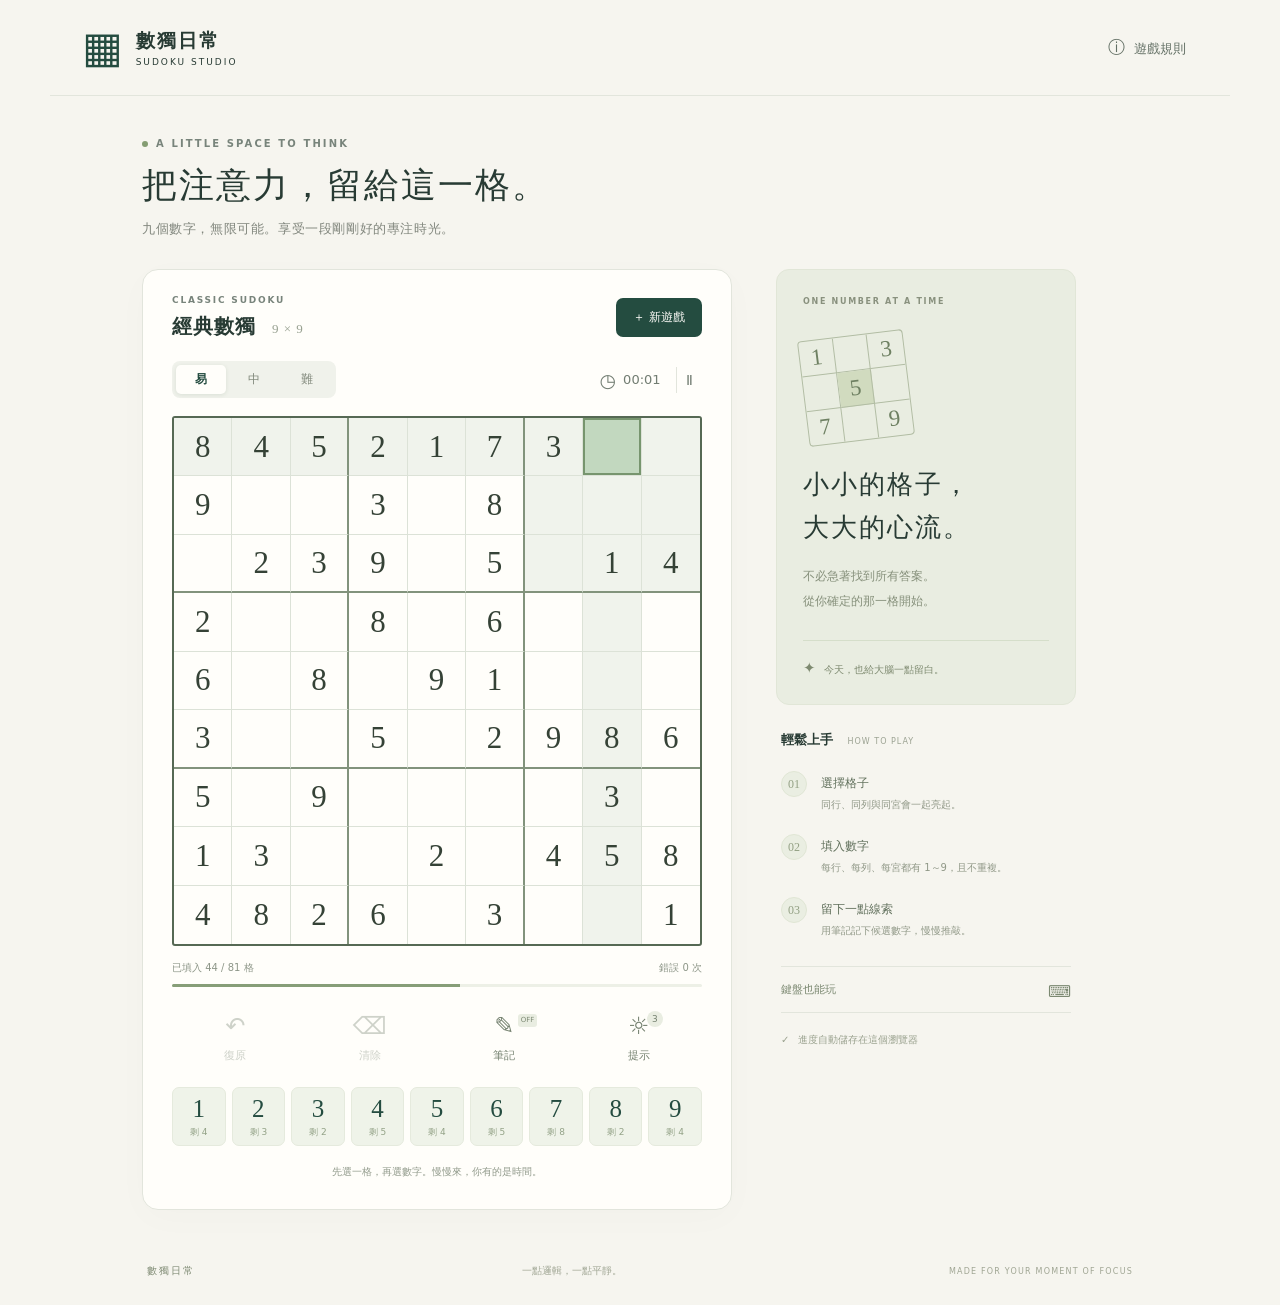
==== Sudoku/index.html @ e34141ed "feat: add frontend Sudoku with difficulty selection and unique puzzles" ====
<!doctype html>
<html lang="zh-Hant">
<head>
  <meta charset="utf-8">
  <meta name="viewport" content="width=device-width, initial-scale=1">
  <meta name="theme-color" content="#244c40">
  <meta name="description" content="給自己一段專注的時間。免費數獨，易、中、難三種難度，支援筆記、提示與自動儲存。">
  <title>數獨日常 · Sudoku</title>
  <link rel="icon" href="data:image/svg+xml,%3Csvg xmlns='http://www.w3.org/2000/svg' viewBox='0 0 64 64'%3E%3Crect width='64' height='64' rx='14' fill='%23244c40'/%3E%3Ctext x='32' y='46' text-anchor='middle' font-size='44' fill='%23faf8f2' font-family='serif'%3E9%3C/text%3E%3C/svg%3E">
  <link rel="stylesheet" href="./style.css">
  <script src="./engine.js" defer></script>
  <script src="./app.js" defer></script>
</head>
<body>
  <header class="site-header">
    <a class="brand" href="./" aria-label="數獨日常首頁"><span class="brand-mark" aria-hidden="true">▦</span><span>數獨日常<small>SUDOKU STUDIO</small></span></a>
    <button class="quiet-button" id="rules-button"><span aria-hidden="true">ⓘ</span> 遊戲規則</button>
  </header>
  <main>
    <section class="intro"><span class="eyebrow"><i></i> A LITTLE SPACE TO THINK</span><h1>把注意力，留給這一格。</h1><p>九個數字，無限可能。享受一段剛剛好的專注時光。</p></section>
    <div class="layout">
      <section class="game-card" aria-label="數獨遊戲">
        <div class="game-heading"><div><span class="eyebrow">CLASSIC SUDOKU</span><h2>經典數獨 <span>9 × 9</span></h2></div><button id="new-button" class="primary-button"><span aria-hidden="true">＋</span> 新遊戲</button></div>
        <div class="game-settings"><div class="difficulty" role="group" aria-label="選擇難度"><button data-level="easy" aria-pressed="true">易</button><button data-level="medium" aria-pressed="false">中</button><button data-level="hard" aria-pressed="false">難</button></div><div class="timer-wrap"><span aria-hidden="true">◷</span><time id="timer">00:00</time><button id="pause-button" aria-label="暫停遊戲" title="暫停遊戲">Ⅱ</button></div></div>
        <div class="board-wrap"><div id="board" class="board" role="grid" aria-label="數獨棋盤" aria-rowcount="9" aria-colcount="9"></div><div id="board-overlay" class="board-overlay" hidden><span class="overlay-symbol" aria-hidden="true">Ⅱ</span><h3 id="overlay-title">休息一下</h3><p id="overlay-message">你的進度已保留，準備好再繼續。</p><button class="primary-button" id="resume-button">繼續遊戲</button></div></div>
        <div class="progress-meta"><span id="progress-label">已完成 0 / 81 格</span><span id="mistakes-label">錯誤 0 次</span></div><div class="progress-track"><div id="progress-bar"></div></div>
        <div class="tools"><button id="undo-button"><span class="tool-icon" aria-hidden="true">↶</span>復原</button><button id="erase-button"><span class="tool-icon" aria-hidden="true">⌫</span>清除</button><button id="notes-button" aria-pressed="false"><span class="tool-icon" aria-hidden="true">✎<small id="notes-badge">OFF</small></span>筆記</button><button id="hint-button"><span class="tool-icon" aria-hidden="true">☼</span>提示 <small id="hints-label">3</small></button></div>
        <div class="number-pad" id="number-pad" role="group" aria-label="數字輸入鍵"></div>
        <p class="game-message" id="game-message" role="status" aria-live="polite">先選一格，再選數字。慢慢來，你有的是時間。</p>
      </section>
      <aside class="sidebar"><section class="welcome-card"><span class="eyebrow">ONE NUMBER AT A TIME</span><div class="decor-grid" aria-hidden="true"><span>1</span><span></span><span>3</span><span></span><span>5</span><span></span><span>7</span><span></span><span>9</span></div><h2>小小的格子，<br>大大的心流。</h2><p>不必急著找到所有答案。<br>從你確定的那一格開始。</p><div class="card-foot"><span aria-hidden="true">✦</span> 今天，也給大腦一點留白。</div></section>
        <section class="howto"><h3>輕鬆上手 <span>HOW TO PLAY</span></h3><div><b>01</b><p><strong>選擇格子</strong><br>同行、同列與同宮會一起亮起。</p></div><div><b>02</b><p><strong>填入數字</strong><br>每行、每列、每宮都有 1～9，且不重複。</p></div><div><b>03</b><p><strong>留下一點線索</strong><br>用筆記記下候選數字，慢慢推敲。</p></div></section>
        <details class="keyboard"><summary>鍵盤也能玩 <span>⌨</span></summary><p>方向鍵：移動選格<br>1～9：填入數字<br>Delete / Backspace：清除<br>N：切換筆記 · Ctrl / ⌘ Z：復原<br>Space：暫停／繼續</p></details>
        <p class="save-note" id="save-note"><span aria-hidden="true">✓</span> 進度自動儲存在這個瀏覽器</p>
      </aside>
    </div>
  </main>
  <footer><span>數獨日常</span><span>一點邏輯，一點平靜。</span><span>MADE FOR YOUR MOMENT OF FOCUS</span></footer>
  <dialog id="rules-dialog"><button class="dialog-close" aria-label="關閉" data-close>×</button><span class="eyebrow">THE SIMPLE RULES</span><h2>九個數字，三個規則。</h2><p>將空白格填入 1～9，讓每一行、每一列，以及每個 3×3 宮格都包含 1～9，且不能重複。題目給定的數字不可修改。</p><p>墨綠色是你的填答；紅色代表答案不正確。數字出現 9 次後，下方按鈕會停用；清除數字後就會恢復。筆記不計入數字數量。</p><button class="primary-button" data-close>開始專注</button></dialog>
  <dialog id="new-dialog"><span class="eyebrow">A FRESH START</span><h2>開始一場新遊戲？</h2><p>目前這一局的進度將被新題目取代。</p><div class="dialog-actions"><button class="quiet-button" data-close>繼續這一局</button><button id="confirm-new" class="primary-button">開始新遊戲</button></div></dialog>
  <dialog id="win-dialog"><span class="win-star" aria-hidden="true">✦</span><span class="eyebrow">BEAUTIFULLY SOLVED</span><h2>每一格，都找到答案了。</h2><p id="win-stats"></p><p>讓這份小小的成就，陪你度過今天。</p><div class="dialog-actions"><button class="quiet-button" data-close>欣賞棋盤</button><button id="win-new" class="primary-button">再來一局</button></div></dialog>
  <noscript>這個數獨遊戲需要啟用 JavaScript 才能遊玩。</noscript>
</body>
</html>
---- Sudoku/style.css ----
:root{color-scheme:light;--paper:#f6f5ef;--white:#fffefa;--ink:#283b34;--green:#244c40;--muted:#78847b;--line:#e2e5dc;--peer:#f0f3ec;--same:#d9e6d8;--selected:#c2d8bf;--red:#b34b43;--board-line:#bac4b8;font-family:"Noto Sans TC","PingFang TC","Microsoft JhengHei",system-ui,sans-serif;color:var(--ink);background:var(--paper)}*{box-sizing:border-box}body{margin:0}button,a{-webkit-tap-highlight-color:transparent}button{font:inherit;cursor:pointer;border:0;color:inherit;background:none;touch-action:manipulation}button:disabled{cursor:default}button:focus-visible,a:focus-visible,summary:focus-visible{outline:3px solid #b28649;outline-offset:3px}a{color:inherit;text-decoration:none}[hidden]{display:none!important}.site-header{max-width:1180px;margin:auto;padding:26px 32px;display:flex;justify-content:space-between;align-items:center;border-bottom:1px solid var(--line)}.brand{display:flex;gap:11px;align-items:center;font-size:19px;font-weight:700;letter-spacing:2px}.brand-mark{color:var(--green);font-size:43px;font-weight:400;line-height:1}.brand small{display:block;font-size:9px;letter-spacing:2px;font-weight:500;margin-top:3px}.quiet-button{color:#626f64;font-size:13px;padding:10px 12px;border-radius:7px}.quiet-button:hover{background:#e9ede3}.quiet-button span{margin-right:5px;font-size:17px}main{max-width:1050px;padding:0 32px;margin:auto}.intro{padding:42px 0 31px}.eyebrow{font-size:10px;font-weight:600;letter-spacing:2.1px;color:var(--muted);display:block}.intro .eyebrow{display:flex;align-items:center;gap:8px}.eyebrow i{height:6px;width:6px;background:#849d72;border-radius:50%}h1{font-family:"Noto Serif TC","Songti TC",serif;font-size:35px;font-weight:500;letter-spacing:2px;margin:13px 0 11px}.intro>p{font-size:13px;letter-spacing:.6px;color:#82877e;margin:0}.layout{display:grid;grid-template-columns:minmax(0,590px) minmax(0,300px);gap:36px;align-items:start}.game-card{background:var(--white);border:1px solid var(--line);border-radius:16px;padding:25px 29px 18px;box-shadow:0 8px 36px #263c2e05}.game-heading{display:flex;justify-content:space-between;align-items:center;gap:12px}.game-heading .eyebrow{font-size:9px;letter-spacing:1.8px}h2{margin:8px 0 0;font-size:20px;letter-spacing:1px;font-weight:600}.game-heading h2 span{font-family:Georgia,serif;color:#98a191;font-size:13px;font-weight:400;margin-left:8px}.primary-button{background:var(--green);color:#fffefa;padding:11px 17px;border-radius:7px;font-size:12px;white-space:nowrap;transition:background .15s}.primary-button:hover{background:#34614f}.primary-button:disabled{opacity:.45}.game-settings{display:flex;align-items:center;justify-content:space-between;margin:21px 0 18px}.difficulty{display:flex;padding:4px;gap:3px;background:#f0f2eb;border-radius:8px}.difficulty button{width:50px;padding:6px 10px;font-size:12px;color:#80887b;border-radius:5px}.difficulty button[aria-pressed=true]{background:var(--white);color:var(--green);font-weight:700;box-shadow:0 1px 4px #1f41201a}.timer-wrap{display:flex;align-items:center;gap:7px;font-size:13px;color:#727d72}.timer-wrap>span{font-size:19px}.timer-wrap time{font-variant-numeric:tabular-nums;min-width:42px}.timer-wrap button{font-size:14px;padding:5px 9px;border-left:1px solid var(--line);margin-left:4px}.board-wrap{position:relative;aspect-ratio:1}.board{display:grid;grid-template-rows:repeat(9,1fr);width:100%;height:100%;border:2px solid #566954;border-radius:3px;overflow:hidden;background:var(--white)}.board-row{display:grid;grid-template-columns:repeat(9,minmax(0,1fr));min-height:0}.cell{position:relative;display:flex;align-items:center;justify-content:center;min-width:0;padding:0;border-right:1px solid #dce2d7;border-bottom:1px solid #dce2d7;font-family:Georgia,"Times New Roman",serif;font-size:clamp(21px,3.3vw,31px);font-weight:400;color:var(--green);border-radius:0;transition:background .1s}.cell:nth-child(3n){border-right:2px solid #82937c}.cell:nth-child(9){border-right:0}.board-row:nth-child(3n) .cell{border-bottom:2px solid #82937c}.board-row:nth-child(9) .cell{border-bottom:0}.cell.given{color:#354236}.cell.peer{background:var(--peer)}.cell.same{background:var(--same);font-weight:700}.cell.selected{background:var(--selected);box-shadow:inset 0 0 0 2px #77956e;z-index:1}.cell.invalid{color:var(--red);background:#fbebe7}.cell.invalid.selected{background:#f0d6ce}.cell:focus-visible{outline:0;box-shadow:inset 0 0 0 3px #b28649}.cell .notes{display:grid;grid-template-columns:repeat(3,1fr);grid-template-rows:repeat(3,1fr);position:absolute;inset:4px;font:10px system-ui,sans-serif;color:#758870}.notes span{display:flex;align-items:center;justify-content:center}.board-overlay{position:absolute;inset:0;background:#f7f8f1f5;display:flex;flex-direction:column;align-items:center;justify-content:center;z-index:3;border:2px solid #566954;text-align:center;padding:25px}.overlay-symbol{font-size:34px;color:#76906d}.board-overlay h3{font-size:21px;letter-spacing:2px;margin:16px 0 8px}.board-overlay p{font-size:12px;color:var(--muted);line-height:1.8;margin-bottom:24px}.progress-meta{display:flex;justify-content:space-between;margin:15px 0 9px;font-size:10px;color:#8d9688}.progress-track{height:3px;background:#edf0e6;border-radius:5px;overflow:hidden}.progress-track>div{height:100%;background:#879e78;transition:width .2s}.tools{display:grid;grid-template-columns:repeat(4,1fr);margin:18px 0 17px;gap:8px}.tools button{display:flex;flex-direction:column;align-items:center;gap:7px;position:relative;color:#74816f;font-size:11px;padding:7px 0;border-radius:7px}.tools button:hover,.tools button[aria-pressed=true]{background:#eff3e9;color:var(--green)}.tools button:disabled{opacity:.35}.tool-icon{font-size:24px;height:29px;position:relative;display:block;line-height:29px;font-family:system-ui,sans-serif}.tool-icon small{position:absolute;right:-23px;top:2px;font-size:7px;background:#e9ede1;border-radius:3px;padding:0 3px;line-height:13px;color:#7b8872}.tools>button>small{position:absolute;top:6px;right:calc(50% - 24px);font-size:9px;background:#e9ede1;border-radius:50%;width:16px;height:16px;line-height:16px}.number-pad{display:grid;grid-template-columns:repeat(9,minmax(0,1fr));gap:6px}.number-pad button{background:#eff3e9;border:1px solid #e5eadd;border-radius:7px;min-width:0;height:59px;display:flex;align-items:center;justify-content:center;flex-direction:column;font-family:Georgia,serif;font-size:25px;color:var(--green);transition:background .15s}.number-pad button:hover{background:#dce8d4}.number-pad button small{font:9px system-ui,sans-serif;color:#93a287;margin-top:3px}.number-pad button:disabled{background:#f5f5f0;border-color:#eeeeE7;color:#bac1b4}.number-pad button:disabled small{color:#bdc4b5}.game-message{text-align:center;margin:17px 0 0;font-size:10px;color:#929b8c;min-height:28px;line-height:1.7}.welcome-card{background:#e9ede1;border:1px solid #e1e6d7;border-radius:13px;padding:27px 26px}.welcome-card .eyebrow{font-size:8px;letter-spacing:1.7px;color:#89917e}.decor-grid{display:grid;grid-template-columns:repeat(3,1fr);width:106px;height:106px;margin:29px 0 23px;transform:rotate(-7deg);border:1px solid #b2bda4;border-radius:4px;overflow:hidden}.decor-grid span{display:flex;align-items:center;justify-content:center;border-right:1px solid #b2bda4;border-bottom:1px solid #b2bda4;font:23px Georgia,serif;color:#6e8062}.decor-grid span:nth-child(3n){border-right:0}.decor-grid span:nth-child(n+7){border-bottom:0}.decor-grid span:nth-child(5){background:#d1dbbf}.welcome-card h2{font:26px/1.65 "Noto Serif TC","Songti TC",serif;letter-spacing:2px}.welcome-card p{font-size:12px;color:#86907b;line-height:2.1;margin:14px 0 26px}.card-foot{border-top:1px solid #d5deca;padding-top:18px;font-size:10px;color:#7e8a70}.card-foot span{font-size:15px;margin-right:5px}.howto{padding:26px 5px 4px}.howto h3{font-size:13px;font-weight:600;margin:0 0 22px}.howto h3 span{font-size:8px;color:#9ca393;font-weight:400;letter-spacing:1px;margin-left:10px}.howto>div{display:flex;align-items:flex-start;gap:14px;margin-bottom:19px}.howto b{font:12px Georgia,serif;color:#93a084;background:#eaeee2;border:1px solid #e0e6d5;border-radius:50%;width:26px;height:26px;line-height:24px;text-align:center;flex-shrink:0}.howto p{margin:0;color:#909887;font-size:10px;line-height:2}.howto strong{color:#62715d;font-size:12px;font-weight:500}.keyboard{margin:2px 5px 0;border-top:1px solid var(--line);border-bottom:1px solid var(--line);font-size:11px;color:#7c8972}.keyboard summary{padding:15px 0;cursor:pointer;list-style:none}.keyboard summary span{float:right;font-size:16px}.keyboard p{font-size:11px;line-height:2;margin:0 0 15px}.save-note{font-size:10px;color:#9aa28f;margin:20px 5px}.save-note span{margin-right:5px}footer{max-width:1050px;margin:30px auto 0;padding:24px 32px 27px;display:flex;align-items:center;justify-content:space-between;font-size:10px;color:#a0a694}footer span:first-child{color:#7d8972;letter-spacing:2px}footer span:last-child{font-size:8px;letter-spacing:1.2px}dialog{border:1px solid var(--line);border-radius:16px;background:var(--white);color:var(--ink);padding:36px;max-width:420px;width:calc(100% - 36px);box-shadow:0 20px 80px #20382c29}dialog::backdrop{background:#243a345c;backdrop-filter:blur(3px)}dialog h2{font-family:serif;font-size:24px;line-height:1.6;margin:14px 0}dialog p{font-size:13px;color:#788470;line-height:2}.dialog-close{position:absolute;right:12px;top:8px;font-size:27px;color:var(--muted)}.dialog-actions{display:flex;justify-content:flex-end;gap:12px;margin-top:25px}.win-star{font-size:55px;display:block;color:#92a573;margin-bottom:20px}@media(min-width:1200px){main{max-width:1060px}.layout{grid-template-columns:590px 300px;gap:44px}}@media(max-width:800px){.layout{grid-template-columns:minmax(0,550px);justify-content:center}.sidebar{display:none}.intro{text-align:center}.intro .eyebrow{justify-content:center}.intro h1{font-size:29px}.intro{padding-top:30px}footer span:last-child{display:none}.cell{font-size:30px}}@media(max-width:480px){.site-header{padding:18px 20px}.brand{font-size:16px}.brand-mark{font-size:35px}.quiet-button{font-size:11px}main{padding:0 14px}.intro{padding:27px 2px 23px}.intro h1{font-size:25px;letter-spacing:1px}.intro>p{font-size:10px}.intro .eyebrow{font-size:8px}.game-card{padding:20px 15px 13px;border-radius:12px}.game-heading h2{font-size:18px}.primary-button{padding:10px 13px}.game-settings{margin:18px 0 15px}.difficulty button{width:43px}.cell{font-size:26px}.cell .notes{font-size:9px;inset:2px}.number-pad{gap:4px}.number-pad button{height:52px;font-size:23px;border-radius:5px}.number-pad button small{font-size:8px}.tools{margin:14px 0 12px}.game-message{font-size:9px}footer{margin-top:10px;padding:18px 20px}.board-overlay h3{font-size:19px}}@media(prefers-reduced-motion:reduce){*{transition:none!important}}
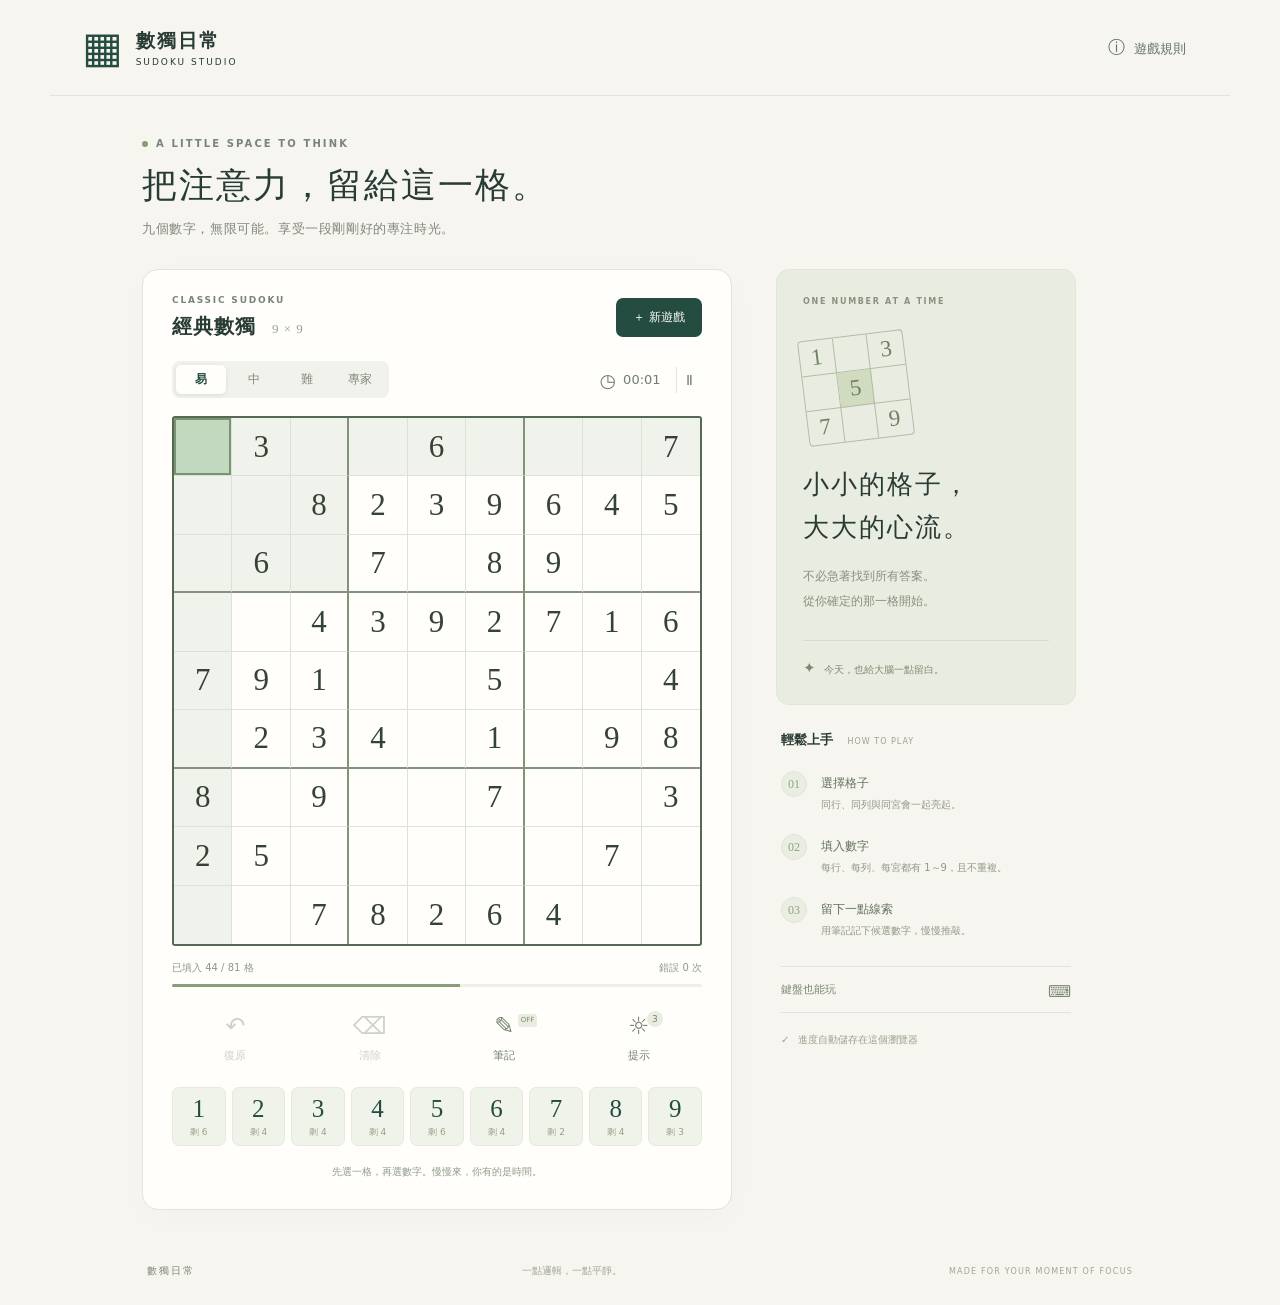
==== commit 1e3c5ffd: "feat(sudoku): add expert difficulty with 24 clues" ====
--- a/Sudoku/index.html
+++ b/Sudoku/index.html
@@ -4,7 +4,7 @@
   <meta charset="utf-8">
   <meta name="viewport" content="width=device-width, initial-scale=1">
   <meta name="theme-color" content="#244c40">
-  <meta name="description" content="給自己一段專注的時間。免費數獨，易、中、難三種難度，支援筆記、提示與自動儲存。">
+  <meta name="description" content="給自己一段專注的時間。免費數獨，易、中、難、專家四種難度，支援筆記、提示與自動儲存。">
   <title>數獨日常 · Sudoku</title>
   <link rel="icon" href="data:image/svg+xml,%3Csvg xmlns='http://www.w3.org/2000/svg' viewBox='0 0 64 64'%3E%3Crect width='64' height='64' rx='14' fill='%23244c40'/%3E%3Ctext x='32' y='46' text-anchor='middle' font-size='44' fill='%23faf8f2' font-family='serif'%3E9%3C/text%3E%3C/svg%3E">
   <link rel="stylesheet" href="./style.css">
@@ -21,7 +21,7 @@
     <div class="layout">
       <section class="game-card" aria-label="數獨遊戲">
         <div class="game-heading"><div><span class="eyebrow">CLASSIC SUDOKU</span><h2>經典數獨 <span>9 × 9</span></h2></div><button id="new-button" class="primary-button"><span aria-hidden="true">＋</span> 新遊戲</button></div>
-        <div class="game-settings"><div class="difficulty" role="group" aria-label="選擇難度"><button data-level="easy" aria-pressed="true">易</button><button data-level="medium" aria-pressed="false">中</button><button data-level="hard" aria-pressed="false">難</button></div><div class="timer-wrap"><span aria-hidden="true">◷</span><time id="timer">00:00</time><button id="pause-button" aria-label="暫停遊戲" title="暫停遊戲">Ⅱ</button></div></div>
+        <div class="game-settings"><div class="difficulty" role="group" aria-label="選擇難度"><button data-level="easy" aria-pressed="true">易</button><button data-level="medium" aria-pressed="false">中</button><button data-level="hard" aria-pressed="false">難</button><button data-level="expert" aria-pressed="false">專家</button></div><div class="timer-wrap"><span aria-hidden="true">◷</span><time id="timer">00:00</time><button id="pause-button" aria-label="暫停遊戲" title="暫停遊戲">Ⅱ</button></div></div>
         <div class="board-wrap"><div id="board" class="board" role="grid" aria-label="數獨棋盤" aria-rowcount="9" aria-colcount="9"></div><div id="board-overlay" class="board-overlay" hidden><span class="overlay-symbol" aria-hidden="true">Ⅱ</span><h3 id="overlay-title">休息一下</h3><p id="overlay-message">你的進度已保留，準備好再繼續。</p><button class="primary-button" id="resume-button">繼續遊戲</button></div></div>
         <div class="progress-meta"><span id="progress-label">已完成 0 / 81 格</span><span id="mistakes-label">錯誤 0 次</span></div><div class="progress-track"><div id="progress-bar"></div></div>
         <div class="tools"><button id="undo-button"><span class="tool-icon" aria-hidden="true">↶</span>復原</button><button id="erase-button"><span class="tool-icon" aria-hidden="true">⌫</span>清除</button><button id="notes-button" aria-pressed="false"><span class="tool-icon" aria-hidden="true">✎<small id="notes-badge">OFF</small></span>筆記</button><button id="hint-button"><span class="tool-icon" aria-hidden="true">☼</span>提示 <small id="hints-label">3</small></button></div>
--- a/Sudoku/style.css
+++ b/Sudoku/style.css
@@ -1 +1 @@
-:root{color-scheme:light;--paper:#f6f5ef;--white:#fffefa;--ink:#283b34;--green:#244c40;--muted:#78847b;--line:#e2e5dc;--peer:#f0f3ec;--same:#d9e6d8;--selected:#c2d8bf;--red:#b34b43;--board-line:#bac4b8;font-family:"Noto Sans TC","PingFang TC","Microsoft JhengHei",system-ui,sans-serif;color:var(--ink);background:var(--paper)}*{box-sizing:border-box}body{margin:0}button,a{-webkit-tap-highlight-color:transparent}button{font:inherit;cursor:pointer;border:0;color:inherit;background:none;touch-action:manipulation}button:disabled{cursor:default}button:focus-visible,a:focus-visible,summary:focus-visible{outline:3px solid #b28649;outline-offset:3px}a{color:inherit;text-decoration:none}[hidden]{display:none!important}.site-header{max-width:1180px;margin:auto;padding:26px 32px;display:flex;justify-content:space-between;align-items:center;border-bottom:1px solid var(--line)}.brand{display:flex;gap:11px;align-items:center;font-size:19px;font-weight:700;letter-spacing:2px}.brand-mark{color:var(--green);font-size:43px;font-weight:400;line-height:1}.brand small{display:block;font-size:9px;letter-spacing:2px;font-weight:500;margin-top:3px}.quiet-button{color:#626f64;font-size:13px;padding:10px 12px;border-radius:7px}.quiet-button:hover{background:#e9ede3}.quiet-button span{margin-right:5px;font-size:17px}main{max-width:1050px;padding:0 32px;margin:auto}.intro{padding:42px 0 31px}.eyebrow{font-size:10px;font-weight:600;letter-spacing:2.1px;color:var(--muted);display:block}.intro .eyebrow{display:flex;align-items:center;gap:8px}.eyebrow i{height:6px;width:6px;background:#849d72;border-radius:50%}h1{font-family:"Noto Serif TC","Songti TC",serif;font-size:35px;font-weight:500;letter-spacing:2px;margin:13px 0 11px}.intro>p{font-size:13px;letter-spacing:.6px;color:#82877e;margin:0}.layout{display:grid;grid-template-columns:minmax(0,590px) minmax(0,300px);gap:36px;align-items:start}.game-card{background:var(--white);border:1px solid var(--line);border-radius:16px;padding:25px 29px 18px;box-shadow:0 8px 36px #263c2e05}.game-heading{display:flex;justify-content:space-between;align-items:center;gap:12px}.game-heading .eyebrow{font-size:9px;letter-spacing:1.8px}h2{margin:8px 0 0;font-size:20px;letter-spacing:1px;font-weight:600}.game-heading h2 span{font-family:Georgia,serif;color:#98a191;font-size:13px;font-weight:400;margin-left:8px}.primary-button{background:var(--green);color:#fffefa;padding:11px 17px;border-radius:7px;font-size:12px;white-space:nowrap;transition:background .15s}.primary-button:hover{background:#34614f}.primary-button:disabled{opacity:.45}.game-settings{display:flex;align-items:center;justify-content:space-between;margin:21px 0 18px}.difficulty{display:flex;padding:4px;gap:3px;background:#f0f2eb;border-radius:8px}.difficulty button{width:50px;padding:6px 10px;font-size:12px;color:#80887b;border-radius:5px}.difficulty button[aria-pressed=true]{background:var(--white);color:var(--green);font-weight:700;box-shadow:0 1px 4px #1f41201a}.timer-wrap{display:flex;align-items:center;gap:7px;font-size:13px;color:#727d72}.timer-wrap>span{font-size:19px}.timer-wrap time{font-variant-numeric:tabular-nums;min-width:42px}.timer-wrap button{font-size:14px;padding:5px 9px;border-left:1px solid var(--line);margin-left:4px}.board-wrap{position:relative;aspect-ratio:1}.board{display:grid;grid-template-rows:repeat(9,1fr);width:100%;height:100%;border:2px solid #566954;border-radius:3px;overflow:hidden;background:var(--white)}.board-row{display:grid;grid-template-columns:repeat(9,minmax(0,1fr));min-height:0}.cell{position:relative;display:flex;align-items:center;justify-content:center;min-width:0;padding:0;border-right:1px solid #dce2d7;border-bottom:1px solid #dce2d7;font-family:Georgia,"Times New Roman",serif;font-size:clamp(21px,3.3vw,31px);font-weight:400;color:var(--green);border-radius:0;transition:background .1s}.cell:nth-child(3n){border-right:2px solid #82937c}.cell:nth-child(9){border-right:0}.board-row:nth-child(3n) .cell{border-bottom:2px solid #82937c}.board-row:nth-child(9) .cell{border-bottom:0}.cell.given{color:#354236}.cell.peer{background:var(--peer)}.cell.same{background:var(--same);font-weight:700}.cell.selected{background:var(--selected);box-shadow:inset 0 0 0 2px #77956e;z-index:1}.cell.invalid{color:var(--red);background:#fbebe7}.cell.invalid.selected{background:#f0d6ce}.cell:focus-visible{outline:0;box-shadow:inset 0 0 0 3px #b28649}.cell .notes{display:grid;grid-template-columns:repeat(3,1fr);grid-template-rows:repeat(3,1fr);position:absolute;inset:4px;font:10px system-ui,sans-serif;color:#758870}.notes span{display:flex;align-items:center;justify-content:center}.board-overlay{position:absolute;inset:0;background:#f7f8f1f5;display:flex;flex-direction:column;align-items:center;justify-content:center;z-index:3;border:2px solid #566954;text-align:center;padding:25px}.overlay-symbol{font-size:34px;color:#76906d}.board-overlay h3{font-size:21px;letter-spacing:2px;margin:16px 0 8px}.board-overlay p{font-size:12px;color:var(--muted);line-height:1.8;margin-bottom:24px}.progress-meta{display:flex;justify-content:space-between;margin:15px 0 9px;font-size:10px;color:#8d9688}.progress-track{height:3px;background:#edf0e6;border-radius:5px;overflow:hidden}.progress-track>div{height:100%;background:#879e78;transition:width .2s}.tools{display:grid;grid-template-columns:repeat(4,1fr);margin:18px 0 17px;gap:8px}.tools button{display:flex;flex-direction:column;align-items:center;gap:7px;position:relative;color:#74816f;font-size:11px;padding:7px 0;border-radius:7px}.tools button:hover,.tools button[aria-pressed=true]{background:#eff3e9;color:var(--green)}.tools button:disabled{opacity:.35}.tool-icon{font-size:24px;height:29px;position:relative;display:block;line-height:29px;font-family:system-ui,sans-serif}.tool-icon small{position:absolute;right:-23px;top:2px;font-size:7px;background:#e9ede1;border-radius:3px;padding:0 3px;line-height:13px;color:#7b8872}.tools>button>small{position:absolute;top:6px;right:calc(50% - 24px);font-size:9px;background:#e9ede1;border-radius:50%;width:16px;height:16px;line-height:16px}.number-pad{display:grid;grid-template-columns:repeat(9,minmax(0,1fr));gap:6px}.number-pad button{background:#eff3e9;border:1px solid #e5eadd;border-radius:7px;min-width:0;height:59px;display:flex;align-items:center;justify-content:center;flex-direction:column;font-family:Georgia,serif;font-size:25px;color:var(--green);transition:background .15s}.number-pad button:hover{background:#dce8d4}.number-pad button small{font:9px system-ui,sans-serif;color:#93a287;margin-top:3px}.number-pad button:disabled{background:#f5f5f0;border-color:#eeeeE7;color:#bac1b4}.number-pad button:disabled small{color:#bdc4b5}.game-message{text-align:center;margin:17px 0 0;font-size:10px;color:#929b8c;min-height:28px;line-height:1.7}.welcome-card{background:#e9ede1;border:1px solid #e1e6d7;border-radius:13px;padding:27px 26px}.welcome-card .eyebrow{font-size:8px;letter-spacing:1.7px;color:#89917e}.decor-grid{display:grid;grid-template-columns:repeat(3,1fr);width:106px;height:106px;margin:29px 0 23px;transform:rotate(-7deg);border:1px solid #b2bda4;border-radius:4px;overflow:hidden}.decor-grid span{display:flex;align-items:center;justify-content:center;border-right:1px solid #b2bda4;border-bottom:1px solid #b2bda4;font:23px Georgia,serif;color:#6e8062}.decor-grid span:nth-child(3n){border-right:0}.decor-grid span:nth-child(n+7){border-bottom:0}.decor-grid span:nth-child(5){background:#d1dbbf}.welcome-card h2{font:26px/1.65 "Noto Serif TC","Songti TC",serif;letter-spacing:2px}.welcome-card p{font-size:12px;color:#86907b;line-height:2.1;margin:14px 0 26px}.card-foot{border-top:1px solid #d5deca;padding-top:18px;font-size:10px;color:#7e8a70}.card-foot span{font-size:15px;margin-right:5px}.howto{padding:26px 5px 4px}.howto h3{font-size:13px;font-weight:600;margin:0 0 22px}.howto h3 span{font-size:8px;color:#9ca393;font-weight:400;letter-spacing:1px;margin-left:10px}.howto>div{display:flex;align-items:flex-start;gap:14px;margin-bottom:19px}.howto b{font:12px Georgia,serif;color:#93a084;background:#eaeee2;border:1px solid #e0e6d5;border-radius:50%;width:26px;height:26px;line-height:24px;text-align:center;flex-shrink:0}.howto p{margin:0;color:#909887;font-size:10px;line-height:2}.howto strong{color:#62715d;font-size:12px;font-weight:500}.keyboard{margin:2px 5px 0;border-top:1px solid var(--line);border-bottom:1px solid var(--line);font-size:11px;color:#7c8972}.keyboard summary{padding:15px 0;cursor:pointer;list-style:none}.keyboard summary span{float:right;font-size:16px}.keyboard p{font-size:11px;line-height:2;margin:0 0 15px}.save-note{font-size:10px;color:#9aa28f;margin:20px 5px}.save-note span{margin-right:5px}footer{max-width:1050px;margin:30px auto 0;padding:24px 32px 27px;display:flex;align-items:center;justify-content:space-between;font-size:10px;color:#a0a694}footer span:first-child{color:#7d8972;letter-spacing:2px}footer span:last-child{font-size:8px;letter-spacing:1.2px}dialog{border:1px solid var(--line);border-radius:16px;background:var(--white);color:var(--ink);padding:36px;max-width:420px;width:calc(100% - 36px);box-shadow:0 20px 80px #20382c29}dialog::backdrop{background:#243a345c;backdrop-filter:blur(3px)}dialog h2{font-family:serif;font-size:24px;line-height:1.6;margin:14px 0}dialog p{font-size:13px;color:#788470;line-height:2}.dialog-close{position:absolute;right:12px;top:8px;font-size:27px;color:var(--muted)}.dialog-actions{display:flex;justify-content:flex-end;gap:12px;margin-top:25px}.win-star{font-size:55px;display:block;color:#92a573;margin-bottom:20px}@media(min-width:1200px){main{max-width:1060px}.layout{grid-template-columns:590px 300px;gap:44px}}@media(max-width:800px){.layout{grid-template-columns:minmax(0,550px);justify-content:center}.sidebar{display:none}.intro{text-align:center}.intro .eyebrow{justify-content:center}.intro h1{font-size:29px}.intro{padding-top:30px}footer span:last-child{display:none}.cell{font-size:30px}}@media(max-width:480px){.site-header{padding:18px 20px}.brand{font-size:16px}.brand-mark{font-size:35px}.quiet-button{font-size:11px}main{padding:0 14px}.intro{padding:27px 2px 23px}.intro h1{font-size:25px;letter-spacing:1px}.intro>p{font-size:10px}.intro .eyebrow{font-size:8px}.game-card{padding:20px 15px 13px;border-radius:12px}.game-heading h2{font-size:18px}.primary-button{padding:10px 13px}.game-settings{margin:18px 0 15px}.difficulty button{width:43px}.cell{font-size:26px}.cell .notes{font-size:9px;inset:2px}.number-pad{gap:4px}.number-pad button{height:52px;font-size:23px;border-radius:5px}.number-pad button small{font-size:8px}.tools{margin:14px 0 12px}.game-message{font-size:9px}footer{margin-top:10px;padding:18px 20px}.board-overlay h3{font-size:19px}}@media(prefers-reduced-motion:reduce){*{transition:none!important}} 
+:root{color-scheme:light;--paper:#f6f5ef;--white:#fffefa;--ink:#283b34;--green:#244c40;--muted:#78847b;--line:#e2e5dc;--peer:#f0f3ec;--same:#d9e6d8;--selected:#c2d8bf;--red:#b34b43;--board-line:#bac4b8;font-family:"Noto Sans TC","PingFang TC","Microsoft JhengHei",system-ui,sans-serif;color:var(--ink);background:var(--paper)}*{box-sizing:border-box}body{margin:0}button,a{-webkit-tap-highlight-color:transparent}button{font:inherit;cursor:pointer;border:0;color:inherit;background:none;touch-action:manipulation}button:disabled{cursor:default}button:focus-visible,a:focus-visible,summary:focus-visible{outline:3px solid #b28649;outline-offset:3px}a{color:inherit;text-decoration:none}[hidden]{display:none!important}.site-header{max-width:1180px;margin:auto;padding:26px 32px;display:flex;justify-content:space-between;align-items:center;border-bottom:1px solid var(--line)}.brand{display:flex;gap:11px;align-items:center;font-size:19px;font-weight:700;letter-spacing:2px}.brand-mark{color:var(--green);font-size:43px;font-weight:400;line-height:1}.brand small{display:block;font-size:9px;letter-spacing:2px;font-weight:500;margin-top:3px}.quiet-button{color:#626f64;font-size:13px;padding:10px 12px;border-radius:7px}.quiet-button:hover{background:#e9ede3}.quiet-button span{margin-right:5px;font-size:17px}main{max-width:1050px;padding:0 32px;margin:auto}.intro{padding:42px 0 31px}.eyebrow{font-size:10px;font-weight:600;letter-spacing:2.1px;color:var(--muted);display:block}.intro .eyebrow{display:flex;align-items:center;gap:8px}.eyebrow i{height:6px;width:6px;background:#849d72;border-radius:50%}h1{font-family:"Noto Serif TC","Songti TC",serif;font-size:35px;font-weight:500;letter-spacing:2px;margin:13px 0 11px}.intro>p{font-size:13px;letter-spacing:.6px;color:#82877e;margin:0}.layout{display:grid;grid-template-columns:minmax(0,590px) minmax(0,300px);gap:36px;align-items:start}.game-card{background:var(--white);border:1px solid var(--line);border-radius:16px;padding:25px 29px 18px;box-shadow:0 8px 36px #263c2e05}.game-heading{display:flex;justify-content:space-between;align-items:center;gap:12px}.game-heading .eyebrow{font-size:9px;letter-spacing:1.8px}h2{margin:8px 0 0;font-size:20px;letter-spacing:1px;font-weight:600}.game-heading h2 span{font-family:Georgia,serif;color:#98a191;font-size:13px;font-weight:400;margin-left:8px}.primary-button{background:var(--green);color:#fffefa;padding:11px 17px;border-radius:7px;font-size:12px;white-space:nowrap;transition:background .15s}.primary-button:hover{background:#34614f}.primary-button:disabled{opacity:.45}.game-settings{display:flex;flex-wrap:wrap;gap:10px;align-items:center;justify-content:space-between;margin:21px 0 18px}.difficulty{display:flex;padding:4px;gap:3px;background:#f0f2eb;border-radius:8px}.difficulty button{width:50px;padding:6px 10px;font-size:12px;color:#80887b;border-radius:5px}.difficulty button[aria-pressed=true]{background:var(--white);color:var(--green);font-weight:700;box-shadow:0 1px 4px #1f41201a}.timer-wrap{display:flex;align-items:center;gap:7px;font-size:13px;color:#727d72}.timer-wrap>span{font-size:19px}.timer-wrap time{font-variant-numeric:tabular-nums;min-width:42px}.timer-wrap button{font-size:14px;padding:5px 9px;border-left:1px solid var(--line);margin-left:4px}.board-wrap{position:relative;aspect-ratio:1}.board{display:grid;grid-template-rows:repeat(9,1fr);width:100%;height:100%;border:2px solid #566954;border-radius:3px;overflow:hidden;background:var(--white)}.board-row{display:grid;grid-template-columns:repeat(9,minmax(0,1fr));min-height:0}.cell{position:relative;display:flex;align-items:center;justify-content:center;min-width:0;padding:0;border-right:1px solid #dce2d7;border-bottom:1px solid #dce2d7;font-family:Georgia,"Times New Roman",serif;font-size:clamp(21px,3.3vw,31px);font-weight:400;color:var(--green);border-radius:0;transition:background .1s}.cell:nth-child(3n){border-right:2px solid #82937c}.cell:nth-child(9){border-right:0}.board-row:nth-child(3n) .cell{border-bottom:2px solid #82937c}.board-row:nth-child(9) .cell{border-bottom:0}.cell.given{color:#354236}.cell.peer{background:var(--peer)}.cell.same{background:var(--same);font-weight:700}.cell.selected{background:var(--selected);box-shadow:inset 0 0 0 2px #77956e;z-index:1}.cell.invalid{color:var(--red);background:#fbebe7}.cell.invalid.selected{background:#f0d6ce}.cell:focus-visible{outline:0;box-shadow:inset 0 0 0 3px #b28649}.cell .notes{display:grid;grid-template-columns:repeat(3,1fr);grid-template-rows:repeat(3,1fr);position:absolute;inset:4px;font:10px system-ui,sans-serif;color:#758870}.notes span{display:flex;align-items:center;justify-content:center}.board-overlay{position:absolute;inset:0;background:#f7f8f1f5;display:flex;flex-direction:column;align-items:center;justify-content:center;z-index:3;border:2px solid #566954;text-align:center;padding:25px}.overlay-symbol{font-size:34px;color:#76906d}.board-overlay h3{font-size:21px;letter-spacing:2px;margin:16px 0 8px}.board-overlay p{font-size:12px;color:var(--muted);line-height:1.8;margin-bottom:24px}.progress-meta{display:flex;justify-content:space-between;margin:15px 0 9px;font-size:10px;color:#8d9688}.progress-track{height:3px;background:#edf0e6;border-radius:5px;overflow:hidden}.progress-track>div{height:100%;background:#879e78;transition:width .2s}.tools{display:grid;grid-template-columns:repeat(4,1fr);margin:18px 0 17px;gap:8px}.tools button{display:flex;flex-direction:column;align-items:center;gap:7px;position:relative;color:#74816f;font-size:11px;padding:7px 0;border-radius:7px}.tools button:hover,.tools button[aria-pressed=true]{background:#eff3e9;color:var(--green)}.tools button:disabled{opacity:.35}.tool-icon{font-size:24px;height:29px;position:relative;display:block;line-height:29px;font-family:system-ui,sans-serif}.tool-icon small{position:absolute;right:-23px;top:2px;font-size:7px;background:#e9ede1;border-radius:3px;padding:0 3px;line-height:13px;color:#7b8872}.tools>button>small{position:absolute;top:6px;right:calc(50% - 24px);font-size:9px;background:#e9ede1;border-radius:50%;width:16px;height:16px;line-height:16px}.number-pad{display:grid;grid-template-columns:repeat(9,minmax(0,1fr));gap:6px}.number-pad button{background:#eff3e9;border:1px solid #e5eadd;border-radius:7px;min-width:0;height:59px;display:flex;align-items:center;justify-content:center;flex-direction:column;font-family:Georgia,serif;font-size:25px;color:var(--green);transition:background .15s}.number-pad button:hover{background:#dce8d4}.number-pad button small{font:9px system-ui,sans-serif;color:#93a287;margin-top:3px}.number-pad button:disabled{background:#f5f5f0;border-color:#eeeeE7;color:#bac1b4}.number-pad button:disabled small{color:#bdc4b5}.game-message{text-align:center;margin:17px 0 0;font-size:10px;color:#929b8c;min-height:28px;line-height:1.7}.welcome-card{background:#e9ede1;border:1px solid #e1e6d7;border-radius:13px;padding:27px 26px}.welcome-card .eyebrow{font-size:8px;letter-spacing:1.7px;color:#89917e}.decor-grid{display:grid;grid-template-columns:repeat(3,1fr);width:106px;height:106px;margin:29px 0 23px;transform:rotate(-7deg);border:1px solid #b2bda4;border-radius:4px;overflow:hidden}.decor-grid span{display:flex;align-items:center;justify-content:center;border-right:1px solid #b2bda4;border-bottom:1px solid #b2bda4;font:23px Georgia,serif;color:#6e8062}.decor-grid span:nth-child(3n){border-right:0}.decor-grid span:nth-child(n+7){border-bottom:0}.decor-grid span:nth-child(5){background:#d1dbbf}.welcome-card h2{font:26px/1.65 "Noto Serif TC","Songti TC",serif;letter-spacing:2px}.welcome-card p{font-size:12px;color:#86907b;line-height:2.1;margin:14px 0 26px}.card-foot{border-top:1px solid #d5deca;padding-top:18px;font-size:10px;color:#7e8a70}.card-foot span{font-size:15px;margin-right:5px}.howto{padding:26px 5px 4px}.howto h3{font-size:13px;font-weight:600;margin:0 0 22px}.howto h3 span{font-size:8px;color:#9ca393;font-weight:400;letter-spacing:1px;margin-left:10px}.howto>div{display:flex;align-items:flex-start;gap:14px;margin-bottom:19px}.howto b{font:12px Georgia,serif;color:#93a084;background:#eaeee2;border:1px solid #e0e6d5;border-radius:50%;width:26px;height:26px;line-height:24px;text-align:center;flex-shrink:0}.howto p{margin:0;color:#909887;font-size:10px;line-height:2}.howto strong{color:#62715d;font-size:12px;font-weight:500}.keyboard{margin:2px 5px 0;border-top:1px solid var(--line);border-bottom:1px solid var(--line);font-size:11px;color:#7c8972}.keyboard summary{padding:15px 0;cursor:pointer;list-style:none}.keyboard summary span{float:right;font-size:16px}.keyboard p{font-size:11px;line-height:2;margin:0 0 15px}.save-note{font-size:10px;color:#9aa28f;margin:20px 5px}.save-note span{margin-right:5px}footer{max-width:1050px;margin:30px auto 0;padding:24px 32px 27px;display:flex;align-items:center;justify-content:space-between;font-size:10px;color:#a0a694}footer span:first-child{color:#7d8972;letter-spacing:2px}footer span:last-child{font-size:8px;letter-spacing:1.2px}dialog{border:1px solid var(--line);border-radius:16px;background:var(--white);color:var(--ink);padding:36px;max-width:420px;width:calc(100% - 36px);box-shadow:0 20px 80px #20382c29}dialog::backdrop{background:#243a345c;backdrop-filter:blur(3px)}dialog h2{font-family:serif;font-size:24px;line-height:1.6;margin:14px 0}dialog p{font-size:13px;color:#788470;line-height:2}.dialog-close{position:absolute;right:12px;top:8px;font-size:27px;color:var(--muted)}.dialog-actions{display:flex;justify-content:flex-end;gap:12px;margin-top:25px}.win-star{font-size:55px;display:block;color:#92a573;margin-bottom:20px}@media(min-width:1200px){main{max-width:1060px}.layout{grid-template-columns:590px 300px;gap:44px}}@media(max-width:800px){.layout{grid-template-columns:minmax(0,550px);justify-content:center}.sidebar{display:none}.intro{text-align:center}.intro .eyebrow{justify-content:center}.intro h1{font-size:29px}.intro{padding-top:30px}footer span:last-child{display:none}.cell{font-size:30px}}@media(max-width:480px){.site-header{padding:18px 20px}.brand{font-size:16px}.brand-mark{font-size:35px}.quiet-button{font-size:11px}main{padding:0 14px}.intro{padding:27px 2px 23px}.intro h1{font-size:25px;letter-spacing:1px}.intro>p{font-size:10px}.intro .eyebrow{font-size:8px}.game-card{padding:20px 15px 13px;border-radius:12px}.game-heading h2{font-size:18px}.primary-button{padding:10px 13px}.game-settings{margin:18px 0 15px}.difficulty button{width:43px;padding:6px 7px}.cell{font-size:26px}.cell .notes{font-size:9px;inset:2px}.number-pad{gap:4px}.number-pad button{height:52px;font-size:23px;border-radius:5px}.number-pad button small{font-size:8px}.tools{margin:14px 0 12px}.game-message{font-size:9px}footer{margin-top:10px;padding:18px 20px}.board-overlay h3{font-size:19px}}@media(prefers-reduced-motion:reduce){*{transition:none!important}} 
